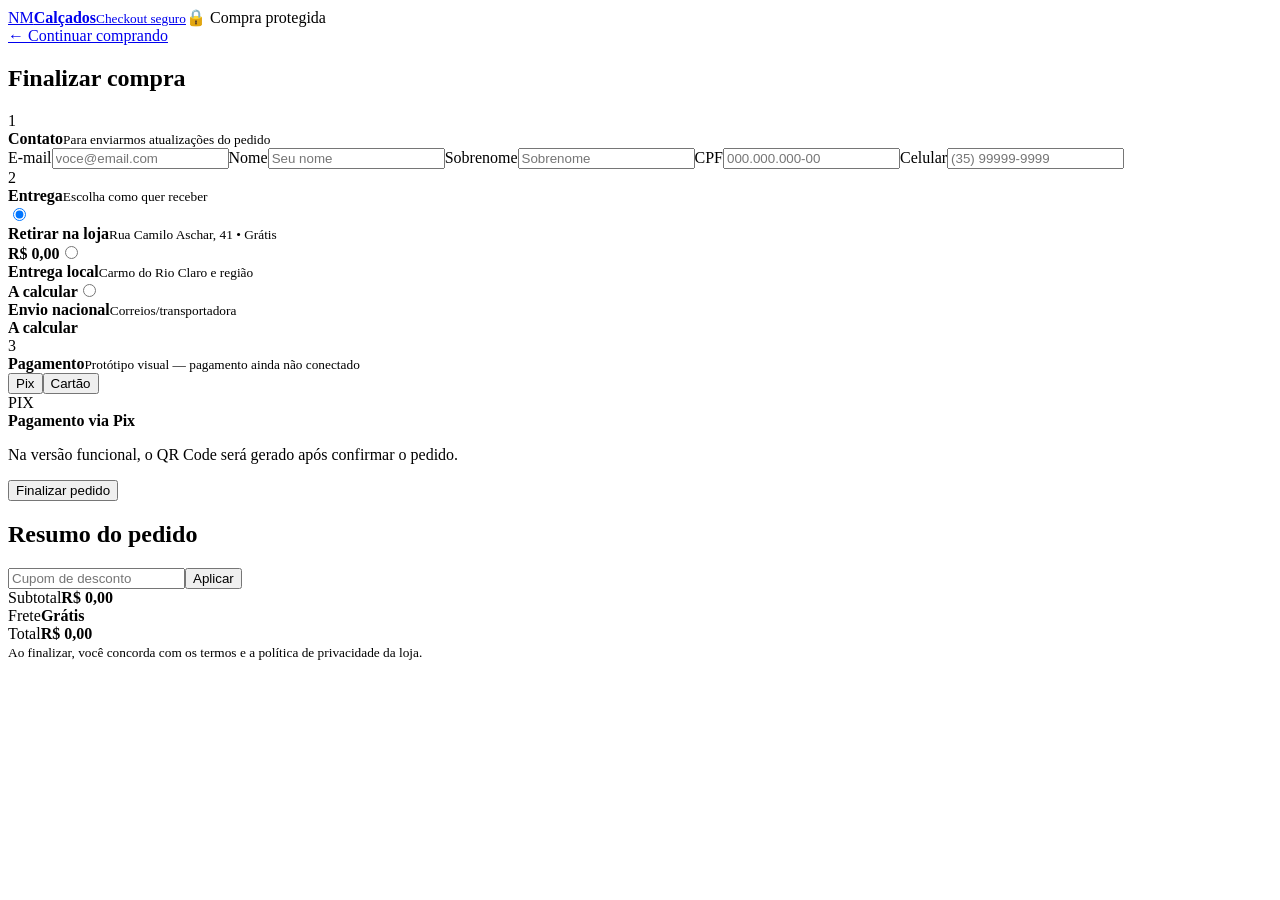
==== checkout.html @ f51e6b18 "Adiciona checkout visual" ====
<!doctype html>
<html lang="pt-BR">
<head>
  <meta charset="utf-8" /><meta name="viewport" content="width=device-width, initial-scale=1" />
  <title>Checkout — NM Calçados</title>
  <link rel="preconnect" href="https://fonts.googleapis.com"><link rel="preconnect" href="https://fonts.gstatic.com" crossorigin><link href="https://fonts.googleapis.com/css2?family=DM+Sans:wght@400;500;600;700&family=Playfair+Display:wght@600;700&display=swap" rel="stylesheet"><link rel="stylesheet" href="styles.css" />
</head>
<body class="checkout-body">
  <header class="checkout-header"><div class="container"><a class="brand" href="index.html"><span class="brand-mark">NM</span><span class="brand-copy"><strong>Calçados</strong><small>Checkout seguro</small></span></a><span>🔒 Compra protegida</span></div></header>
  <main class="checkout-page"><div class="container checkout-grid">
    <section class="checkout-form">
      <a class="back-link" href="loja.html">← Continuar comprando</a>
      <h1>Finalizar compra</h1>
      <div class="checkout-step"><div class="step-title"><span>1</span><div><strong>Contato</strong><small>Para enviarmos atualizações do pedido</small></div></div><div class="form-grid"><label class="full">E-mail<input type="email" placeholder="voce@email.com"></label><label>Nome<input placeholder="Seu nome"></label><label>Sobrenome<input placeholder="Sobrenome"></label><label>CPF<input placeholder="000.000.000-00"></label><label>Celular<input placeholder="(35) 99999-9999"></label></div></div>
      <div class="checkout-step"><div class="step-title"><span>2</span><div><strong>Entrega</strong><small>Escolha como quer receber</small></div></div><div class="delivery-options"><label class="delivery-card active"><input type="radio" name="delivery" checked><div><strong>Retirar na loja</strong><small>Rua Camilo Aschar, 41 • Grátis</small></div><b>R$ 0,00</b></label><label class="delivery-card"><input type="radio" name="delivery"><div><strong>Entrega local</strong><small>Carmo do Rio Claro e região</small></div><b>A calcular</b></label><label class="delivery-card"><input type="radio" name="delivery"><div><strong>Envio nacional</strong><small>Correios/transportadora</small></div><b>A calcular</b></label></div></div>
      <div class="checkout-step"><div class="step-title"><span>3</span><div><strong>Pagamento</strong><small>Protótipo visual — pagamento ainda não conectado</small></div></div><div class="payment-tabs"><button class="active">Pix</button><button>Cartão</button></div><div class="payment-mock"><div class="pix-icon">PIX</div><div><strong>Pagamento via Pix</strong><p>Na versão funcional, o QR Code será gerado após confirmar o pedido.</p></div></div></div>
      <button class="btn btn-dark full xl" id="fakeFinish">Finalizar pedido</button>
    </section>
    <aside class="order-summary"><h2>Resumo do pedido</h2><div id="checkoutItems" class="checkout-items"></div><div class="coupon"><input placeholder="Cupom de desconto"><button>Aplicar</button></div><div class="summary-lines"><div><span>Subtotal</span><strong id="checkoutSubtotal">R$ 0,00</strong></div><div><span>Frete</span><strong>Grátis</strong></div><div class="summary-total"><span>Total</span><strong id="checkoutTotal">R$ 0,00</strong></div></div><small>Ao finalizar, você concorda com os termos e a política de privacidade da loja.</small></aside>
  </div></main>
  <div class="toast" id="toast"></div>
  <script src="app.js"></script>
</body>
</html>
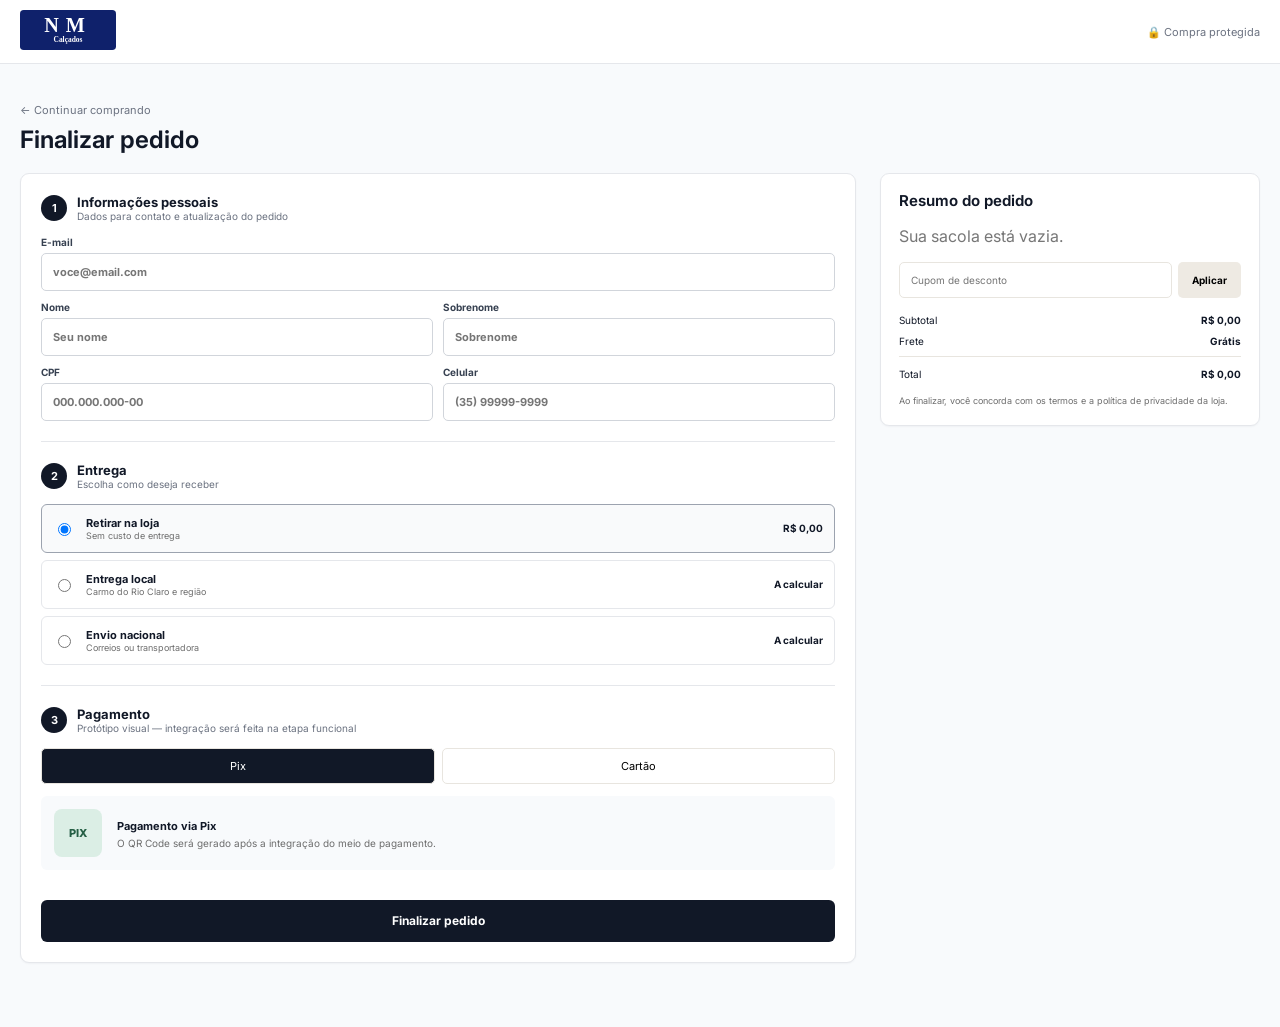
==== commit de75e8a7: "Aplica layout Figma ao checkout" ====
--- a/checkout.html
+++ b/checkout.html
@@ -1,24 +1,58 @@
 <!doctype html>
 <html lang="pt-BR">
 <head>
-  <meta charset="utf-8" /><meta name="viewport" content="width=device-width, initial-scale=1" />
+  <meta charset="utf-8" />
+  <meta name="viewport" content="width=device-width, initial-scale=1" />
   <title>Checkout — NM Calçados</title>
-  <link rel="preconnect" href="https://fonts.googleapis.com"><link rel="preconnect" href="https://fonts.gstatic.com" crossorigin><link href="https://fonts.googleapis.com/css2?family=DM+Sans:wght@400;500;600;700&family=Playfair+Display:wght@600;700&display=swap" rel="stylesheet"><link rel="stylesheet" href="styles.css" />
+  <link rel="preconnect" href="https://fonts.googleapis.com">
+  <link rel="preconnect" href="https://fonts.gstatic.com" crossorigin>
+  <link href="https://fonts.googleapis.com/css2?family=Inter:wght@400;500;600;700&display=swap" rel="stylesheet">
+  <link rel="stylesheet" href="styles.css" />
+  <link rel="stylesheet" href="figma-theme.css" />
 </head>
-<body class="checkout-body">
-  <header class="checkout-header"><div class="container"><a class="brand" href="index.html"><span class="brand-mark">NM</span><span class="brand-copy"><strong>Calçados</strong><small>Checkout seguro</small></span></a><span>🔒 Compra protegida</span></div></header>
-  <main class="checkout-page"><div class="container checkout-grid">
-    <section class="checkout-form">
-      <a class="back-link" href="loja.html">← Continuar comprando</a>
-      <h1>Finalizar compra</h1>
-      <div class="checkout-step"><div class="step-title"><span>1</span><div><strong>Contato</strong><small>Para enviarmos atualizações do pedido</small></div></div><div class="form-grid"><label class="full">E-mail<input type="email" placeholder="voce@email.com"></label><label>Nome<input placeholder="Seu nome"></label><label>Sobrenome<input placeholder="Sobrenome"></label><label>CPF<input placeholder="000.000.000-00"></label><label>Celular<input placeholder="(35) 99999-9999"></label></div></div>
-      <div class="checkout-step"><div class="step-title"><span>2</span><div><strong>Entrega</strong><small>Escolha como quer receber</small></div></div><div class="delivery-options"><label class="delivery-card active"><input type="radio" name="delivery" checked><div><strong>Retirar na loja</strong><small>Rua Camilo Aschar, 41 • Grátis</small></div><b>R$ 0,00</b></label><label class="delivery-card"><input type="radio" name="delivery"><div><strong>Entrega local</strong><small>Carmo do Rio Claro e região</small></div><b>A calcular</b></label><label class="delivery-card"><input type="radio" name="delivery"><div><strong>Envio nacional</strong><small>Correios/transportadora</small></div><b>A calcular</b></label></div></div>
-      <div class="checkout-step"><div class="step-title"><span>3</span><div><strong>Pagamento</strong><small>Protótipo visual — pagamento ainda não conectado</small></div></div><div class="payment-tabs"><button class="active">Pix</button><button>Cartão</button></div><div class="payment-mock"><div class="pix-icon">PIX</div><div><strong>Pagamento via Pix</strong><p>Na versão funcional, o QR Code será gerado após confirmar o pedido.</p></div></div></div>
-      <button class="btn btn-dark full xl" id="fakeFinish">Finalizar pedido</button>
-    </section>
-    <aside class="order-summary"><h2>Resumo do pedido</h2><div id="checkoutItems" class="checkout-items"></div><div class="coupon"><input placeholder="Cupom de desconto"><button>Aplicar</button></div><div class="summary-lines"><div><span>Subtotal</span><strong id="checkoutSubtotal">R$ 0,00</strong></div><div><span>Frete</span><strong>Grátis</strong></div><div class="summary-total"><span>Total</span><strong id="checkoutTotal">R$ 0,00</strong></div></div><small>Ao finalizar, você concorda com os termos e a política de privacidade da loja.</small></aside>
-  </div></main>
+<body class="figma-checkout">
+  <header class="figma-checkout-header"><div class="container"><a href="index.html"><img src="assets/nm-logo.svg" alt="NM Calçados"></a><span>🔒 Compra protegida</span></div></header>
+
+  <main class="figma-checkout-page">
+    <div class="container">
+      <div class="figma-checkout-title"><a href="loja.html">← Continuar comprando</a><h1>Finalizar pedido</h1></div>
+      <div class="figma-checkout-grid">
+        <section class="figma-checkout-panel checkout-form">
+          <div class="checkout-step">
+            <div class="step-title"><span>1</span><div><strong>Informações pessoais</strong><small>Dados para contato e atualização do pedido</small></div></div>
+            <div class="form-grid"><label class="full">E-mail<input type="email" placeholder="voce@email.com"></label><label>Nome<input placeholder="Seu nome"></label><label>Sobrenome<input placeholder="Sobrenome"></label><label>CPF<input placeholder="000.000.000-00"></label><label>Celular<input placeholder="(35) 99999-9999"></label></div>
+          </div>
+
+          <div class="checkout-step">
+            <div class="step-title"><span>2</span><div><strong>Entrega</strong><small>Escolha como deseja receber</small></div></div>
+            <div class="delivery-options">
+              <label class="delivery-card active"><input type="radio" name="delivery" checked><div><strong>Retirar na loja</strong><small>Sem custo de entrega</small></div><b>R$ 0,00</b></label>
+              <label class="delivery-card"><input type="radio" name="delivery"><div><strong>Entrega local</strong><small>Carmo do Rio Claro e região</small></div><b>A calcular</b></label>
+              <label class="delivery-card"><input type="radio" name="delivery"><div><strong>Envio nacional</strong><small>Correios ou transportadora</small></div><b>A calcular</b></label>
+            </div>
+          </div>
+
+          <div class="checkout-step">
+            <div class="step-title"><span>3</span><div><strong>Pagamento</strong><small>Protótipo visual — integração será feita na etapa funcional</small></div></div>
+            <div class="payment-tabs"><button class="active" type="button">Pix</button><button type="button">Cartão</button></div>
+            <div class="payment-mock"><div class="pix-icon">PIX</div><div><strong>Pagamento via Pix</strong><p>O QR Code será gerado após a integração do meio de pagamento.</p></div></div>
+          </div>
+
+          <button class="btn btn-dark full xl" id="fakeFinish">Finalizar pedido</button>
+        </section>
+
+        <aside class="figma-order-summary order-summary">
+          <h2>Resumo do pedido</h2>
+          <div id="checkoutItems" class="checkout-items"></div>
+          <div class="coupon"><input placeholder="Cupom de desconto"><button>Aplicar</button></div>
+          <div class="summary-lines"><div><span>Subtotal</span><strong id="checkoutSubtotal">R$ 0,00</strong></div><div><span>Frete</span><strong>Grátis</strong></div><div class="summary-total"><span>Total</span><strong id="checkoutTotal">R$ 0,00</strong></div></div>
+          <small>Ao finalizar, você concorda com os termos e a política de privacidade da loja.</small>
+        </aside>
+      </div>
+    </div>
+  </main>
+
   <div class="toast" id="toast"></div>
   <script src="app.js"></script>
 </body>
-</html>
+</html>
--- a/styles.css
+++ b/styles.css
@@ -0,0 +1,6 @@
+@import url('styles-2.css');
+:root{
+  --ink:#171717;--muted:#6d6d6d;--line:#e8e5df;--paper:#fff;--soft:#f7f5f0;--sand:#d6c2aa;--olive:#5e6750;--terracotta:#b66a4f;--dark:#111;--success:#2f6a4f;
+  --radius:22px;--shadow:0 18px 60px rgba(17,17,17,.09);--container:min(1180px,calc(100% - 36px));
+}
+*{box-sizing:border-box}html{scroll-behavior:smooth}body{margin:0;font-family:"DM Sans",sans-serif;color:var(--ink);background:var(--paper)}a{text-decoration:none;color:inherit}button,input,select{font:inherit}.container{width:var(--container);margin:auto}.topbar{background:#111;color:#fff;text-align:center;padding:9px 16px;font-size:12px;letter-spacing:.02em}.site-header{position:sticky;top:0;z-index:40;background:rgba(255,255,255,.96);backdrop-filter:blur(18px);border-bottom:1px solid var(--line)}.header-row{height:76px;display:flex;align-items:center;gap:28px}.brand{display:flex;align-items:center;gap:10px;min-width:max-content}.brand-mark{display:grid;place-items:center;width:43px;height:43px;background:#111;color:#fff;border-radius:13px;font-family:"Playfair Display",serif;font-size:20px}.brand-copy{display:flex;flex-direction:column;line-height:1.05}.brand-copy strong{font-size:16px}.brand-copy small{font-size:10px;text-transform:uppercase;letter-spacing:.15em;color:var(--muted);margin-top:4px}.desktop-nav{display:flex;gap:24px;align-items:center;margin:auto;font-size:14px;font-weight:600}.desktop-nav a{position:relative}.desktop-nav a:after{content:"";position:absolute;left:0;right:100%;bottom:-7px;height:2px;background:#111;transition:.25s}.desktop-nav a:hover:after{right:0}.sale-link{color:#a13f2b!important}.header-actions{display:flex;align-items:center;gap:7px}.icon-btn,.cart-btn,.circle-btn{border:0;background:transparent;cursor:pointer}.icon-btn{width:40px;height:40px;border-radius:50%;font-size:19px}.icon-btn:hover{background:var(--soft)}.cart-btn{height:40px;padding:0 12px;border-radius:30px;background:#111;color:#fff;display:flex;align-items:center;gap:7px}.cart-btn span{display:grid;place-items:center;background:#fff;color:#111;width:20px;height:20px;border-radius:50%;font-size:11px;font-weight:700}.search-panel{max-height:0;overflow:hidden;transition:.3s;background:#fff}.search-panel.open{max-height:100px;border-top:1px solid var(--line)}.search-inner{padding:14px 0;display:flex;gap:10px}.search-inner input{flex:1;border:1px solid var(--line);border-radius:14px;padding:14px 16px;outline:0}.mobile-menu{display:none;background:#fff;padding:14px 24px;border-bottom:1px solid var(--line);position:sticky;top:76px;z-index:35}.mobile-menu.open{display:grid;gap:12px}.mobile-only{display:none}.hero{min-height:650px;position:relative;display:flex;align-items:center;background:url('https://images.unsplash.com/photo-1542291026-7eec264c27ff?auto=format&fit=crop&w=1800&q=88') center 58%/cover no-repeat}.hero-overlay{position:absolute;inset:0;background:linear-gradient(90deg,rgba(0,0,0,.76),rgba(0,0,0,.26) 52%,rgba(0,0,0,.06))}.hero-content{position:relative;color:#fff}.eyebrow{margin:0 0 12px;text-transform:uppercase;font-size:12px;font-weight:700;letter-spacing:.16em;color:#796b5a}.eyebrow.light{color:#efe4d4}.hero h1,.catalog-hero h1,.product-info h1{font-family:"Playfair Display",serif}.hero h1{font-size:clamp(48px,7vw,82px);line-height:.97;margin:0;max-width:760px}.hero p:not(.eyebrow){font-size:18px;line-height:1.6;max-width:620px;color:rgba(255,255,255,.86)}.hero-actions{display:flex;gap:12px;margin-top:28px}.btn{display:inline-flex;align-items:center;justify-content:center;border:1px solid transparent;border-radius:999px;padding:13px 22px;font-weight:700;cursor:pointer;transition:.2s}.btn:hover{transform:translateY(-1px)}.btn-dark{background:#111;color:#fff}.btn-light{background:#fff;color:#111}.btn-outline{border-color:#d7d3cd;background:#fff;color:#111}.btn-ghost-light{border-color:rgba(255,255,255,.45);color:#fff}.btn-whatsapp{background:#e9f5ee;color:#215c41;border-color:#cee8d8}.btn.full{width:100%}.btn.xl{padding:16px 24px;font-size:16px}.benefits{border-bottom:1px solid var(--line)}.benefits-grid{display:grid;grid-template-columns:repeat(4,1fr)}.benefits-grid div{padding:22px 18px;border-right:1px solid var(--line)}.benefits-grid div:last-child{border-right:0}.benefits-grid strong,.benefits-grid span{display:block}.benefits-grid strong{font-size:14px}.benefits-grid span{font-size:12px;color:var(--muted);margin-top:4px}.section{padding:88px 0}.section-soft{background:var(--soft)}.section-head{display:flex;justify-content:space-between;align-items:end;gap:20px;margin-bottom:30px}.section h2,.store-section h2,.newsletter h2{font-family:"Playfair Display",serif;font-size:clamp(32px,4vw,50px);line-height:1.05;margin:0}.text-link{font-size:14px;font-weight:700;border-bottom:1px solid #222;padding-bottom:3px}.category-grid{display:grid;grid-template-columns:repeat(4,1fr);gap:16px}.category-card{height:420px;border-radius:var(--radius);padding:24px;display:flex;flex-direction:column;justify-content:flex-end;color:#fff;background-size:cover;background-position:center;overflow:hidden;position:relative}.category-card:before{content:"";position:absolute;inset:0;background:linear-gradient(transparent 40%,rgba(0,0,0,.7))}.category-card span,.category-card small{position:relative}.category-card span{font-family:"Playfair Display",serif;font-size:34px}.category-card small{margin-top:5px;color:rgba(255,255,255,.85)}.cat-fem{background-image:url('https://images.unsplash.com/photo-1543163521-1bf539c55dd2?auto=format&fit=crop&w=900&q=85')}.cat-men{background-image:url('https://images.unsplash.com/photo-1549298916-b41d501d3772?auto=format&fit=crop&w=900&q=85')}.cat-kids{background-image:url('https://images.unsplash.com/photo-1595341888016-a392ef81b7de?auto=format&fit=crop&w=900&q=85')}.cat-beauty{background-image:url('https://images.unsplash.com/photo-1522335789203-aabd1fc54bc9?auto=format&fit=crop&w=900&q=85')}.carousel-actions{display:flex;gap:8px}.circle-btn{width:42px;height:42px;border:1px solid var(--line);border-radius:50%;background:#fff}.product-strip{display:grid;grid-auto-flow:column;grid-auto-columns:minmax(230px,1fr);overflow:auto;gap:16px;scrollbar-width:none}.product-strip::-webkit-scrollbar{display:none}.product-grid{display:grid;grid-template-columns:repeat(4,1fr);gap:20px}.product-card{position:relative}.product-image{aspect-ratio:4/5;border-radius:18px;overflow:hidden;background:#eee;position:relative}.product-image img{width:100%;height:100%;object-fit:cover;transition:.45s}.product-card:hover img{transform:scale(1.035)}.badge{position:absolute;left:12px;top:12px;background:#111;color:#fff;padding:7px 9px;border-radius:99px;font-size:10px;font-weight:700;text-transform:uppercase;letter-spacing:.08em}.badge.sale{background:#a44b35}.wish{position:absolute;right:12px;top:12px;width:36px;height:36px;border:0;border-radius:50%;background:rgba(255,255,255,.9);cursor:pointer}.product-meta{padding:13px 3px}.product-meta small{color:var(--muted);text-transform:uppercase;font-size:10px;letter-spacing:.1em}.product-meta h3{font-size:15px;margin:7px 0 5px}.product-price{display:flex;align-items:baseline;gap:8px}.product-price strong{font-size:16px}.product-price del{font-size:12px;color:#999}.installment{display:block;margin-top:3px;font-size:11px;color:var(--muted)}.quick-add{width:100%;margin-top:8px;border:1px solid var(--line);background:#fff;border-radius:12px;padding:10px;font-weight:700;cursor:pointer}.quick-add:hover{background:#111;color:#fff}.split-grid{display:grid;grid-template-columns:1.35fr .65fr;gap:18px}.editorial{min-height:520px;border-radius:var(--radius);position:relative;overflow:hidden;background-size:cover;background-position:center}.editorial:after{content:"";position:absolute;inset:0;background:linear-gradient(0deg,rgba(0,0,0,.62),rgba(0,0,0,.04))}.editorial-main{background-image:url('https://images.unsplash.com/photo-1515955656352-a1fa3ffcd111?auto=format&fit=crop&w=1300&q=88')}.editorial-sale{background:#d7c6ad}.editorial-content{position:absolute;z-index:2;bottom:34px;left:34px;color:#fff}.editorial-content h2{font-size:44px;max-width:520px;margin-bottom:24px}.editorial-content.dark-copy{color:#111}.editorial-sale:after{display:none}.store-section{padding:88px 0;background:#161616;color:#fff}.store-grid{display:grid;grid-template-columns:1.3fr .7fr;gap:60px;align-items:center}.store-copy p{color:#c8c8c8;max-width:700px;line-height:1.7}.store-pills{display:flex;flex-wrap:wrap;gap:8px;margin:25px 0}.store-pills span{border:1px solid #444;border-radius:99px;padding:9px 12px;font-size:12px}.store-card{background:#fff;color:#111;border-radius:22px;padding:30px;box-shadow:var(--shadow)}.store-card p{font-weight:700;margin-bottom:3px}.store-card span,.store-card small{color:var(--muted)}.store-card hr{border:0;border-top:1px solid var(--line);margin:22px 0}.newsletter-card{background:#eee7dc;border-radius:28px;padding:46px;display:grid;grid-template-columns:1fr .8fr;gap:50px;align-items:center}.newsletter-card p{color:#655d53}.newsletter form{display:flex;gap:8px}.newsletter input{flex:1;border:0;background:#fff;padding:14px 18px;border-radius:999px;outline:0}.footer{background:#f6f4ef;padding:60px 0 20px}.footer-grid{display:grid;grid-template-columns:1.3fr repeat(3,1fr);gap:40px}.footer-grid>div{display:flex;flex-direction:column;gap:10px}.footer-grid>div>a{font-size:13px;color:#555}.footer-grid p{font-size:13px;color:#666;max-width:260px}.footer-brand{margin-bottom:12px}.footer-bottom{border-top:1px solid #ddd8cf;margin-top:40px;padding-top:18px;display:flex;justify-content:space-between;font-size:12px;color:#777}.drawer-backdrop{position:fixed;inset:0;background:rgba(0,0,0,.36);opacity:0;pointer-events:none;transition:.25s;z-index:70}.drawer-backdrop.open{opacity:1;pointer-events:auto}.cart-drawer{position:fixed;right:0;top:0;bottom:0;width:min(440px,94vw);background:#fff;z-index:80;transform:translateX(100%);transition:.3s;display:flex;flex-direction:column;box-shadow:-20px 0 60px rgba(0,0,0,.15)}.cart-drawer.open{transform:none}.drawer-head{padding:22px;border-bottom:1px solid var(--line);display:flex;align-items:center;justify-content:space-between}.drawer-head h3{margin:2px 0 0;font-size:26px;font-family:"Playfair Display",serif}
--- a/figma-theme.css
+++ b/figma-theme.css
@@ -0,0 +1,226 @@
+/* NM CALÇADOS — Tema inspirado no Figma Make de referência
+   Carregado depois de styles.css para garantir prioridade visual. */
+
+:root{
+  --nm-blue:#0f216b;
+  --nm-blue-2:#172d7f;
+  --ui-bg:#f8fafc;
+  --ui-card:#ffffff;
+  --ui-text:#111827;
+  --ui-muted:#6b7280;
+  --ui-line:#e5e7eb;
+  --ui-line-strong:#d1d5db;
+  --ui-soft:#f3f4f6;
+  --ui-dark:#111827;
+  --ui-danger:#ef4444;
+  --ui-radius:9px;
+  --ui-shadow:0 1px 2px rgba(15,23,42,.04);
+  --ui-shadow-hover:0 8px 24px rgba(15,23,42,.08);
+}
+
+html{background:#fff}
+body.figma-shop,
+body.figma-checkout{
+  margin:0!important;
+  font-family:Inter,system-ui,-apple-system,BlinkMacSystemFont,"Segoe UI",sans-serif!important;
+  color:var(--ui-text)!important;
+  background:#fff!important;
+  -webkit-font-smoothing:antialiased;
+}
+body.figma-checkout{background:#f8fafc!important}
+body.figma-shop .container,
+body.figma-checkout .container{width:min(1280px,calc(100% - 40px))!important;margin-inline:auto!important}
+
+/* Header */
+.figma-header{
+  height:68px!important;
+  background:#fff!important;
+  border-bottom:1px solid var(--ui-line)!important;
+  position:sticky!important;
+  top:0!important;
+  z-index:50!important;
+  box-shadow:var(--ui-shadow)!important;
+}
+.figma-header-row{
+  height:100%!important;
+  display:grid!important;
+  grid-template-columns:210px minmax(280px,560px) 210px!important;
+  align-items:center!important;
+  justify-content:space-between!important;
+  gap:32px!important;
+}
+.figma-logo{display:flex!important;align-items:center!important;width:max-content!important}
+.figma-logo img{width:118px!important;height:42px!important;display:block!important;object-fit:contain!important;object-position:left center!important}
+.figma-search{position:relative!important;width:100%!important}
+.figma-search input{
+  width:100%!important;height:38px!important;border:1px solid var(--ui-line)!important;border-radius:6px!important;
+  background:#f8fafc!important;padding:0 14px 0 38px!important;outline:none!important;color:var(--ui-text)!important;
+  font:500 13px/1 Inter,system-ui,sans-serif!important;box-shadow:none!important;
+}
+.figma-search input::placeholder{color:#9ca3af!important}
+.figma-search input:focus{background:#fff!important;border-color:#9ca3af!important;box-shadow:0 0 0 3px rgba(15,33,107,.08)!important}
+.figma-search-icon{position:absolute!important;left:13px!important;top:50%!important;transform:translateY(-50%)!important;color:#6b7280!important;font-size:16px!important;z-index:2!important}
+.figma-header-actions{display:flex!important;align-items:center!important;justify-content:flex-end!important;gap:8px!important}
+.figma-icon-btn,.figma-menu-btn{
+  height:38px!important;min-width:38px!important;padding:0 9px!important;border:0!important;background:#fff!important;border-radius:6px!important;
+  display:grid!important;place-items:center!important;cursor:pointer!important;color:var(--ui-text)!important;font-size:18px!important;
+}
+.figma-icon-btn:hover,.figma-menu-btn:hover{background:var(--ui-soft)!important}
+.figma-cart-trigger{position:relative!important}
+.figma-cart-trigger #cartCount,.figma-cart-trigger>span{
+  position:absolute!important;right:-3px!important;top:-4px!important;display:grid!important;place-items:center!important;
+  min-width:18px!important;height:18px!important;padding:0 4px!important;border-radius:99px!important;background:var(--ui-danger)!important;
+  color:#fff!important;font-size:10px!important;font-weight:700!important;border:2px solid #fff!important;
+}
+.figma-mobile-menu{top:68px!important;border-bottom:1px solid var(--ui-line)!important;box-shadow:0 10px 20px rgba(15,23,42,.06)!important}
+.figma-mobile-menu.open{display:grid!important;grid-template-columns:repeat(3,1fr)!important;gap:8px!important;padding:12px 20px!important}
+.figma-mobile-menu a{padding:10px!important;border:1px solid var(--ui-line)!important;border-radius:6px!important;text-align:center!important;font-size:12px!important;font-weight:600!important;background:#fff!important}
+
+/* Catalog layout */
+.figma-main{
+  display:grid!important;
+  grid-template-columns:250px minmax(0,1fr)!important;
+  gap:28px!important;
+  padding-top:34px!important;
+  padding-bottom:60px!important;
+  align-items:start!important;
+}
+.figma-filter-card{
+  display:block!important;position:sticky!important;top:92px!important;align-self:start!important;
+  border:1px solid var(--ui-line)!important;border-radius:var(--ui-radius)!important;background:#fff!important;
+  padding:0 18px 18px!important;box-shadow:var(--ui-shadow)!important;
+}
+.figma-filter-head{padding:18px 0 14px!important;border-bottom:1px solid #f0f1f3!important;margin-bottom:18px!important}
+.figma-filter-head h2{font:650 15px/1.2 Inter,system-ui,sans-serif!important;margin:0!important;color:var(--ui-text)!important}
+.figma-filter-group{display:grid!important;gap:9px!important;margin-bottom:20px!important;padding:0!important;border:0!important}
+.figma-filter-group>label,.figma-filter-group>strong{font-size:12px!important;font-weight:600!important;color:#374151!important}
+.figma-filter-group select{height:38px!important;border:1px solid var(--ui-line-strong)!important;border-radius:6px!important;padding:0 11px!important;background:#fff!important;font-size:12px!important;color:var(--ui-text)!important;outline:none!important}
+.figma-filter-group input[type=range]{accent-color:var(--ui-dark)!important;width:100%!important}
+.figma-filter-checkboxes{display:grid!important;gap:9px!important}
+.figma-filter-checkboxes label{font-size:12px!important;color:#4b5563!important;display:flex!important;align-items:center!important;gap:8px!important}
+.figma-filter-checkboxes input,.figma-stock-check input{accent-color:var(--nm-blue)!important}
+.figma-price-copy{display:flex!important;justify-content:space-between!important;color:var(--ui-muted)!important;font-size:10px!important}
+.figma-size-filter{display:flex!important;flex-wrap:wrap!important;gap:6px!important}
+.figma-size-filter button{
+  width:34px!important;height:32px!important;padding:0!important;border-radius:5px!important;font-size:11px!important;
+  border:1px solid var(--ui-line-strong)!important;background:#fff!important;color:#374151!important;cursor:pointer!important;
+}
+.figma-size-filter button.active{background:var(--ui-dark)!important;color:#fff!important;border-color:var(--ui-dark)!important}
+.figma-stock-check{display:flex!important;gap:8px!important;align-items:center!important;font-size:12px!important;color:#374151!important;margin:4px 0 18px!important}
+.figma-outline-btn{width:100%!important;height:38px!important;border:1px solid var(--ui-line-strong)!important;background:#fff!important;border-radius:6px!important;color:var(--ui-text)!important;font-size:12px!important;font-weight:600!important;cursor:pointer!important}
+.figma-outline-btn:hover{background:#f9fafb!important}
+.figma-products-area{min-width:0!important}
+.figma-products-top{display:flex!important;align-items:flex-end!important;justify-content:space-between!important;gap:20px!important;margin-bottom:18px!important}
+.figma-kicker{font-size:10px!important;letter-spacing:.16em!important;color:var(--nm-blue)!important;font-weight:700!important;margin:0 0 5px!important;text-transform:uppercase!important}
+.figma-products-top h1,.figma-products-top #catalogTitle{font:650 22px/1.2 Inter,system-ui,sans-serif!important;margin:0!important;color:var(--ui-text)!important}
+.figma-products-top p:not(.figma-kicker){margin:5px 0 0!important;color:var(--ui-muted)!important;font-size:12px!important}
+.figma-products-tools{display:flex!important;align-items:center!important;gap:12px!important;color:var(--ui-muted)!important;font-size:11px!important}
+.figma-products-tools select{height:34px!important;border:1px solid var(--ui-line-strong)!important;border-radius:6px!important;background:#fff!important;padding:0 28px 0 10px!important;font-size:11px!important;color:#374151!important;outline:none!important}
+.figma-category-tabs{display:flex!important;gap:6px!important;flex-wrap:wrap!important;margin:0 0 18px!important}
+.figma-category-tabs a{padding:7px 11px!important;border:1px solid var(--ui-line)!important;border-radius:6px!important;background:#fff!important;font-size:11px!important;color:#4b5563!important;font-weight:500!important}
+.figma-category-tabs a.active,.figma-category-tabs a:hover{background:var(--ui-dark)!important;border-color:var(--ui-dark)!important;color:#fff!important}
+.filter-toggle{display:none!important;height:34px!important;border:1px solid var(--ui-line-strong)!important;background:#fff!important;border-radius:6px!important;padding:0 11px!important;font-size:11px!important;color:#374151!important}
+
+/* Product cards — exact app-like character from Figma */
+body.figma-shop .figma-product-grid,
+body.figma-shop .catalog-grid,
+body.figma-shop #relatedProducts{
+  display:grid!important;grid-template-columns:repeat(4,minmax(0,1fr))!important;gap:16px!important;
+}
+body.figma-shop .product-card{
+  border:1px solid var(--ui-line)!important;border-radius:9px!important;background:#fff!important;overflow:hidden!important;
+  transition:box-shadow .18s ease,transform .18s ease!important;position:relative!important;
+}
+body.figma-shop .product-card:hover{box-shadow:var(--ui-shadow-hover)!important;transform:translateY(-1px)!important}
+body.figma-shop .product-image{aspect-ratio:1/1!important;border-radius:0!important;background:var(--ui-soft)!important;display:block!important;overflow:hidden!important;position:relative!important}
+body.figma-shop .product-image img{width:100%!important;height:100%!important;object-fit:cover!important;transition:transform .2s ease!important}
+body.figma-shop .product-card:hover .product-image img{transform:scale(1.04)!important}
+body.figma-shop .badge{left:auto!important;right:9px!important;top:9px!important;padding:4px 7px!important;border-radius:999px!important;background:#f3f4f6!important;color:#374151!important;font-size:9px!important;letter-spacing:0!important;text-transform:capitalize!important;font-weight:600!important}
+body.figma-shop .badge.sale{background:#fee2e2!important;color:#991b1b!important}
+body.figma-shop .wish{display:none!important}
+body.figma-shop .product-meta{padding:12px 12px 13px!important}
+body.figma-shop .product-meta>small{font-size:10px!important;text-transform:none!important;letter-spacing:0!important;color:var(--ui-muted)!important}
+body.figma-shop .product-meta h3{font:600 12px/1.35 Inter,system-ui,sans-serif!important;margin:4px 0 7px!important;color:var(--ui-text)!important;white-space:nowrap!important;overflow:hidden!important;text-overflow:ellipsis!important}
+body.figma-shop .product-price{display:flex!important;align-items:baseline!important;justify-content:flex-start!important;gap:7px!important}
+body.figma-shop .product-price strong{font-size:13px!important;color:var(--ui-text)!important}
+body.figma-shop .product-price del{font-size:10px!important;color:#9ca3af!important}
+body.figma-shop .installment{font-size:9px!important;color:#9ca3af!important;margin-top:2px!important}
+body.figma-shop .quick-add{width:100%!important;height:32px!important;margin-top:10px!important;border:0!important;background:var(--ui-dark)!important;color:#fff!important;border-radius:5px!important;padding:0 10px!important;font-size:10px!important;font-weight:600!important;cursor:pointer!important}
+body.figma-shop .quick-add:hover{background:#000!important}
+
+/* Product detail */
+.figma-product-page{background:#f8fafc!important;min-height:100vh!important}
+.figma-breadcrumb{display:flex!important;gap:7px!important;align-items:center!important;padding:22px 0 14px!important;color:var(--ui-muted)!important;font-size:11px!important}
+.figma-detail-card{
+  display:grid!important;grid-template-columns:minmax(0,1fr) minmax(360px,.9fr)!important;gap:32px!important;
+  background:#fff!important;border:1px solid var(--ui-line)!important;border-radius:10px!important;padding:24px!important;
+  box-shadow:var(--ui-shadow)!important;margin-bottom:28px!important;
+}
+.figma-detail-card .gallery-main{aspect-ratio:1/1!important;border-radius:8px!important;background:#f3f4f6!important;overflow:hidden!important}
+.figma-detail-card .gallery-main img{width:100%!important;height:100%!important;object-fit:cover!important}
+.figma-detail-card .gallery-thumbs{grid-template-columns:repeat(4,72px)!important;gap:8px!important;margin-top:10px!important}
+.figma-detail-card .gallery-thumbs button{aspect-ratio:1!important;border:1px solid var(--ui-line)!important;border-radius:6px!important;background:#fff!important}
+.figma-detail-card .gallery-thumbs button.active{border:2px solid var(--ui-dark)!important}
+.figma-detail-card .product-brand{font-size:10px!important;letter-spacing:.08em!important;color:var(--ui-muted)!important;margin:2px 0 6px!important}
+.figma-detail-card .product-info h1{font:650 26px/1.2 Inter,system-ui,sans-serif!important;margin:0 0 8px!important;color:var(--ui-text)!important}
+.figma-detail-card .rating{font-size:11px!important;color:#f59e0b!important}.figma-detail-card .rating span{color:var(--ui-muted)!important}
+.figma-detail-card .price-block{padding:18px 0!important;border-bottom:1px solid var(--ui-line)!important;display:grid!important;gap:3px!important}
+.figma-detail-card .price-block strong{font-size:22px!important}.figma-detail-card .old-price{font-size:11px!important;color:#9ca3af!important}.figma-detail-card .price-block small{font-size:10px!important;color:var(--ui-muted)!important}
+.figma-detail-card .option-title{margin:18px 0 10px!important;font-size:12px!important}.figma-detail-card .option-title strong{font-weight:600!important}
+.figma-detail-card .swatches{gap:8px!important}.figma-detail-card .swatch{width:30px!important;height:30px!important}
+.figma-detail-card .size-grid{gap:6px!important;margin-bottom:16px!important}.figma-detail-card .size-grid button{width:42px!important;height:38px!important;border-radius:5px!important;border:1px solid var(--ui-line-strong)!important;font-size:11px!important}.figma-detail-card .size-grid button.active{background:var(--ui-dark)!important;color:#fff!important;border-color:var(--ui-dark)!important}
+.figma-detail-card .btn{border-radius:6px!important;min-height:40px!important;font-size:12px!important;font-weight:600!important;box-shadow:none!important;transform:none!important}
+.figma-detail-card .btn-dark{background:var(--ui-dark)!important}.figma-detail-card .btn-whatsapp{background:#fff!important;color:#166534!important;border:1px solid #bbf7d0!important;margin-top:8px!important}
+.figma-detail-card .shipping-box{margin-top:16px!important;background:#f8fafc!important;border:1px solid var(--ui-line)!important;padding:14px!important;border-radius:7px!important;font-size:11px!important}.figma-detail-card .shipping-box>div{margin:9px 0!important}.figma-detail-card .shipping-box input{height:38px!important;border-radius:5px!important;font-size:11px!important}.figma-detail-card .shipping-box .btn{height:38px!important;min-height:38px!important;padding:0 12px!important}
+.figma-detail-card .accordion{margin-top:16px!important}.figma-detail-card .accordion details{padding:12px 0!important}.figma-detail-card .accordion summary{font-size:11px!important}.figma-detail-card .accordion p{font-size:11px!important;line-height:1.6!important}
+.figma-related{padding:24px 0 60px!important}.figma-related-head{display:flex!important;justify-content:space-between!important;align-items:end!important;margin-bottom:14px!important}.figma-related-head h2{font:650 18px/1.2 Inter,system-ui,sans-serif!important;margin:0!important}.figma-related-head p{font-size:10px!important;color:var(--nm-blue)!important;letter-spacing:.12em!important;font-weight:700!important;margin:0 0 4px!important;text-transform:uppercase!important}
+
+/* Checkout */
+.figma-checkout-header{height:64px!important;background:#fff!important;border-bottom:1px solid var(--ui-line)!important}
+.figma-checkout-header .container{height:100%!important;display:flex!important;align-items:center!important;justify-content:space-between!important}
+.figma-checkout-header img{width:112px!important;height:40px!important;object-fit:contain!important;object-position:left!important}.figma-checkout-header span{font-size:11px!important;color:var(--ui-muted)!important}
+.figma-checkout-page{padding:34px 0 64px!important}
+.figma-checkout-title{margin-bottom:18px!important}.figma-checkout-title a{font-size:11px!important;color:var(--ui-muted)!important}.figma-checkout-title h1{font:650 24px/1.2 Inter,system-ui,sans-serif!important;margin:8px 0 0!important}
+.figma-checkout-grid{display:grid!important;grid-template-columns:minmax(0,1fr) 380px!important;gap:24px!important;align-items:start!important}
+.figma-checkout-panel,.figma-order-summary{background:#fff!important;border:1px solid var(--ui-line)!important;border-radius:9px!important;box-shadow:var(--ui-shadow)!important}
+.figma-checkout-panel{padding:20px!important}.figma-checkout-panel .checkout-step{background:transparent!important;border:0!important;border-radius:0!important;padding:0 0 20px!important;margin:0 0 20px!important;border-bottom:1px solid var(--ui-line)!important}.figma-checkout-panel .checkout-step:last-of-type{border-bottom:0!important;margin-bottom:10px!important}
+.figma-checkout-panel .step-title{gap:10px!important;margin-bottom:14px!important}.figma-checkout-panel .step-title>span{width:26px!important;height:26px!important;font-size:11px!important;background:var(--ui-dark)!important}.figma-checkout-panel .step-title strong{font-size:13px!important}.figma-checkout-panel .step-title small{font-size:10px!important;color:var(--ui-muted)!important}
+.figma-checkout-panel .form-grid{gap:10px!important}.figma-checkout-panel .form-grid label{font-size:10px!important;color:#374151!important}.figma-checkout-panel .form-grid input{height:38px!important;border:1px solid var(--ui-line-strong)!important;border-radius:5px!important;padding:0 11px!important;margin-top:5px!important;font-size:11px!important;box-shadow:none!important}.figma-checkout-panel .form-grid input:focus{outline:none!important;border-color:#9ca3af!important;box-shadow:0 0 0 3px rgba(15,33,107,.06)!important}
+.figma-checkout-panel .delivery-options{gap:7px!important}.figma-checkout-panel .delivery-card{grid-template-columns:auto 1fr auto!important;border:1px solid var(--ui-line)!important;border-radius:6px!important;padding:11px!important;font-size:11px!important}.figma-checkout-panel .delivery-card.active{border-color:#9ca3af!important;background:#f9fafb!important}.figma-checkout-panel .delivery-card small{font-size:9px!important}.figma-checkout-panel .delivery-card b{font-size:10px!important}
+.figma-checkout-panel .payment-tabs{gap:7px!important}.figma-checkout-panel .payment-tabs button{height:36px!important;padding:0 10px!important;border-radius:5px!important;font-size:11px!important}.figma-checkout-panel .payment-tabs button.active{background:var(--ui-dark)!important}.figma-checkout-panel .payment-mock{padding:13px!important;border-radius:6px!important;background:#f8fafc!important}.figma-checkout-panel .pix-icon{width:48px!important;height:48px!important;border-radius:8px!important;font-size:11px!important}.figma-checkout-panel .payment-mock strong{font-size:11px!important}.figma-checkout-panel .payment-mock p{font-size:10px!important;margin:3px 0!important}
+.figma-checkout-panel>.btn{height:42px!important;border-radius:6px!important;background:var(--ui-dark)!important;font-size:12px!important}
+.figma-order-summary{position:sticky!important;top:86px!important;padding:18px!important}.figma-order-summary h2{font:650 15px/1.2 Inter,system-ui,sans-serif!important;margin:0 0 12px!important}.figma-order-summary .checkout-item{grid-template-columns:52px 1fr auto!important;gap:9px!important;padding:10px 0!important}.figma-order-summary .checkout-item img{width:52px!important;height:52px!important;border-radius:6px!important}.figma-order-summary .checkout-item strong{font-size:10px!important}.figma-order-summary .checkout-item small{font-size:9px!important}.figma-order-summary .coupon{margin:16px 0!important;gap:6px!important}.figma-order-summary .coupon input{height:36px!important;border-radius:5px!important;font-size:10px!important}.figma-order-summary .coupon button{border-radius:5px!important;font-size:10px!important}.figma-order-summary .summary-lines{gap:9px!important}.figma-order-summary .summary-lines>div{font-size:10px!important}.figma-order-summary .summary-total{font-size:13px!important;padding-top:11px!important}.figma-order-summary>small{font-size:9px!important;margin-top:14px!important}
+
+/* Cart drawer aligned to reference */
+body.figma-shop .cart-drawer{width:min(400px,94vw)!important;box-shadow:-12px 0 34px rgba(15,23,42,.12)!important}
+body.figma-shop .drawer-head{padding:18px!important}.drawer-head h3{font:650 17px/1.2 Inter,system-ui,sans-serif!important}.drawer-head small{font-size:10px!important}
+body.figma-shop .cart-row{grid-template-columns:64px 1fr auto!important;gap:10px!important;padding:12px 0!important}.cart-row img{width:64px!important;height:64px!important;border-radius:6px!important}.cart-row h4{font-size:10px!important}.cart-row small{font-size:9px!important}.cart-row strong{display:block!important;font-size:10px!important;margin-top:4px!important}.cart-row button{font-size:9px!important}
+body.figma-shop .drawer-footer{padding:16px 18px!important}.drawer-footer .btn{height:40px!important;border-radius:6px!important;background:var(--ui-dark)!important;font-size:11px!important}
+
+.figma-footer{border-top:1px solid var(--ui-line)!important;background:#fff!important;padding:18px 0!important}.figma-footer-row{display:flex!important;align-items:center!important;justify-content:space-between!important;gap:20px!important;color:var(--ui-muted)!important;font-size:10px!important}.figma-footer-row a{color:var(--nm-blue)!important;font-weight:600!important}
+
+/* Responsive */
+@media (max-width:1100px){
+  .figma-header-row{grid-template-columns:160px minmax(260px,1fr) 160px!important;gap:18px!important}
+  body.figma-shop .figma-product-grid,body.figma-shop .catalog-grid,body.figma-shop #relatedProducts{grid-template-columns:repeat(3,minmax(0,1fr))!important}
+}
+@media (max-width:900px){
+  body.figma-shop .container,body.figma-checkout .container{width:min(100% - 28px,1280px)!important}
+  .figma-header-row{display:flex!important;gap:12px!important}.figma-logo{flex:0 0 auto!important}.figma-logo img{width:100px!important}.figma-search{flex:1!important}.figma-header-actions{flex:0 0 auto!important}
+  .figma-main{grid-template-columns:1fr!important;padding-top:22px!important}.figma-filter-card{display:none!important;position:static!important}.figma-filter-card.open{display:block!important}.filter-toggle{display:inline-flex!important;align-items:center!important}
+  .figma-products-top{align-items:flex-start!important}.figma-products-tools{flex-wrap:wrap!important;justify-content:flex-end!important}
+  .figma-detail-card{grid-template-columns:1fr!important;gap:24px!important}.figma-detail-card .gallery-main{max-height:620px!important}
+  .figma-checkout-grid{grid-template-columns:1fr!important}.figma-order-summary{position:static!important}
+}
+@media (max-width:680px){
+  .figma-header{height:auto!important;min-height:64px!important}.figma-header-row{min-height:64px!important;display:grid!important;grid-template-columns:auto 1fr auto!important;gap:10px!important}.figma-logo img{width:88px!important;height:36px!important}.figma-search{grid-column:1/-1!important;grid-row:2!important;padding-bottom:10px!important}.figma-search input{height:36px!important}.figma-header-actions{grid-column:3!important;grid-row:1!important}.figma-mobile-menu{top:110px!important}.figma-mobile-menu.open{grid-template-columns:repeat(2,1fr)!important}
+  .figma-main{padding-top:18px!important;gap:18px!important}.figma-products-top{display:grid!important;gap:12px!important}.figma-products-top h1,.figma-products-top #catalogTitle{font-size:20px!important}.figma-products-tools{justify-content:flex-start!important;gap:8px!important}.figma-category-tabs{overflow-x:auto!important;flex-wrap:nowrap!important;padding-bottom:4px!important;scrollbar-width:none!important}.figma-category-tabs::-webkit-scrollbar{display:none!important}.figma-category-tabs a{white-space:nowrap!important}
+  body.figma-shop .figma-product-grid,body.figma-shop .catalog-grid,body.figma-shop #relatedProducts{grid-template-columns:repeat(2,minmax(0,1fr))!important;gap:10px!important}.figma-shop .product-meta{padding:10px!important}.figma-shop .product-meta h3{font-size:11px!important}.figma-shop .quick-add{height:30px!important;font-size:9px!important}
+  .figma-breadcrumb{padding-top:14px!important}.figma-detail-card{padding:14px!important;border-radius:8px!important}.figma-detail-card .product-info h1{font-size:21px!important}.figma-detail-card .gallery-thumbs{grid-template-columns:repeat(4,1fr)!important}.figma-detail-card .size-grid button{width:40px!important;height:36px!important}.figma-related{padding-bottom:40px!important}
+  .figma-checkout-page{padding-top:20px!important}.figma-checkout-title h1{font-size:21px!important}.figma-checkout-panel,.figma-order-summary{padding:14px!important}.figma-checkout-panel .form-grid{grid-template-columns:1fr!important}.figma-checkout-panel .form-grid .full{grid-column:auto!important}.figma-checkout-header span{display:none!important}
+  .figma-footer-row{flex-direction:column!important;align-items:flex-start!important;gap:6px!important}
+}
+@media (max-width:390px){
+  body.figma-shop .container,body.figma-checkout .container{width:min(100% - 20px,1280px)!important}
+  body.figma-shop .figma-product-grid,body.figma-shop .catalog-grid,body.figma-shop #relatedProducts{gap:8px!important}.figma-shop .product-meta{padding:8px!important}.figma-shop .product-price strong{font-size:12px!important}.figma-shop .installment{display:none!important}
+}
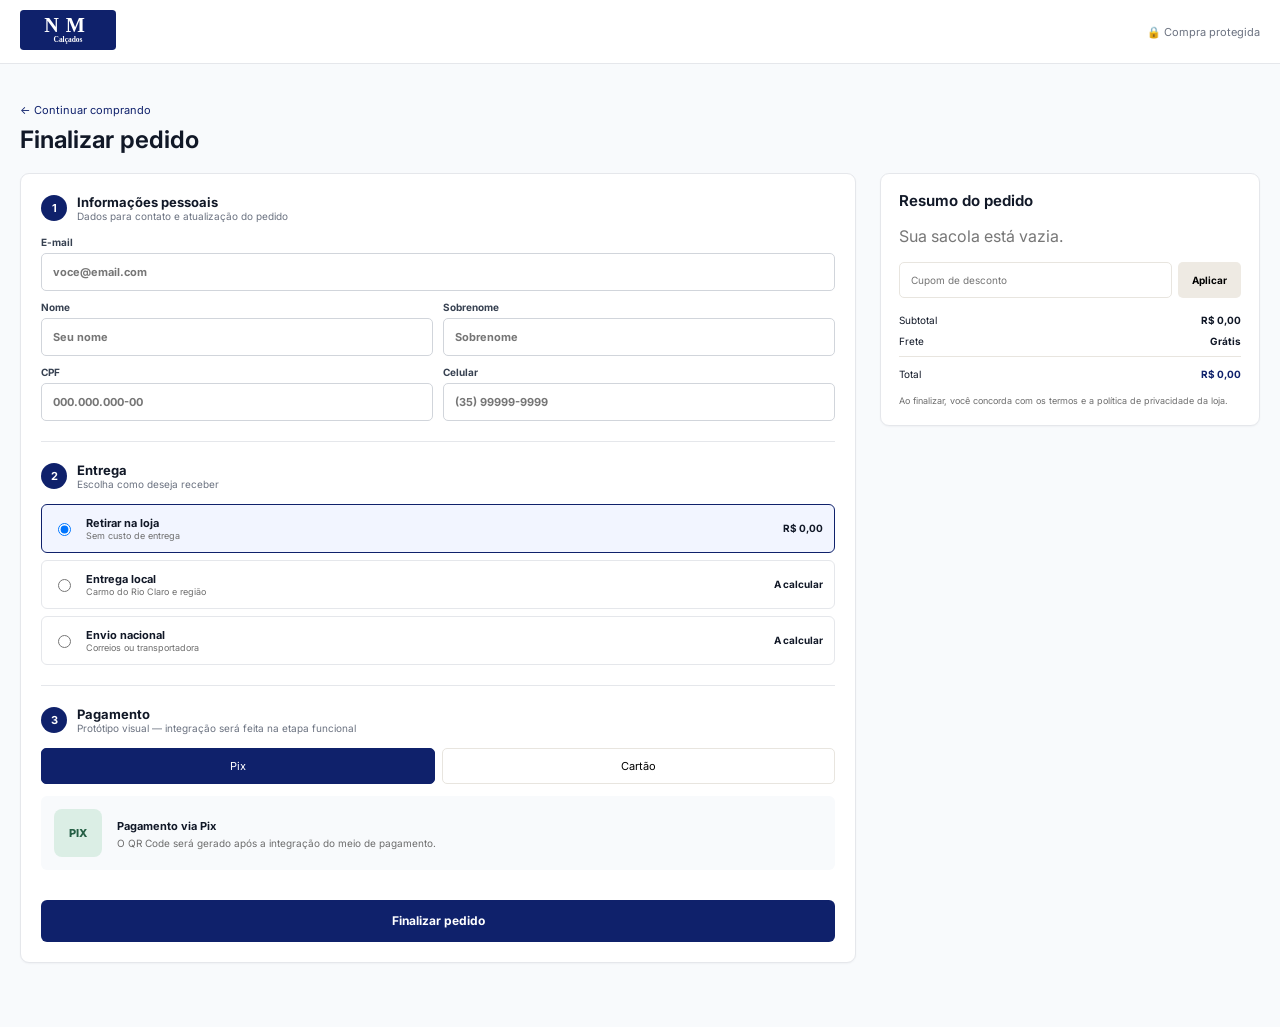
==== commit 1836e3ff: "Aplica identidade azul NM no checkout" ====
--- a/checkout.html
+++ b/checkout.html
@@ -9,6 +9,7 @@
   <link href="https://fonts.googleapis.com/css2?family=Inter:wght@400;500;600;700&display=swap" rel="stylesheet">
   <link rel="stylesheet" href="styles.css" />
   <link rel="stylesheet" href="figma-theme.css" />
+  <link rel="stylesheet" href="brand-enhancements.css" />
 </head>
 <body class="figma-checkout">
   <header class="figma-checkout-header"><div class="container"><a href="index.html"><img src="assets/nm-logo.svg" alt="NM Calçados"></a><span>🔒 Compra protegida</span></div></header>
--- a/brand-enhancements.css
+++ b/brand-enhancements.css
@@ -0,0 +1,56 @@
+/* NM CALÇADOS — acabamento de marca. Azul presente sem dominar a interface. */
+:root{--nm-blue:#0f216b;--nm-blue-2:#172d7f;--nm-blue-soft:#f2f5ff;--nm-blue-line:#dce4ff;--nm-ink:#111827;--nm-muted:#667085}
+
+.nm-utility-bar{background:var(--nm-blue);color:#fff;font-size:10px;font-weight:600;letter-spacing:.02em;text-align:center;padding:7px 16px}
+.nm-utility-bar span{opacity:.96}.nm-utility-bar b{font-weight:700}.nm-utility-dot{opacity:.45;margin:0 10px}
+
+/* Azul como assinatura visual */
+.figma-search input:focus{border-color:var(--nm-blue)!important;box-shadow:0 0 0 3px rgba(15,33,107,.10)!important}
+.figma-search-icon,.figma-kicker,.figma-footer-row a,.figma-related-head a,.figma-checkout-title a,.figma-breadcrumb a{color:var(--nm-blue)!important}
+.figma-category-tabs a.active{background:var(--nm-blue)!important;border-color:var(--nm-blue)!important;color:#fff!important}
+.figma-category-tabs a:hover{border-color:var(--nm-blue)!important;color:var(--nm-blue)!important;background:#fff!important}
+.figma-category-tabs a.active:hover{background:var(--nm-blue)!important;color:#fff!important}
+.figma-size-filter button.active,.figma-detail-card .size-grid button.active{background:var(--nm-blue)!important;border-color:var(--nm-blue)!important}
+.figma-stock-check input,.figma-filter-checkboxes input{accent-color:var(--nm-blue)!important}
+.figma-filter-group input[type=range]{accent-color:var(--nm-blue)!important}
+.figma-outline-btn:hover,.filter-toggle:hover{border-color:var(--nm-blue)!important;color:var(--nm-blue)!important;background:var(--nm-blue-soft)!important}
+body.figma-shop .quick-add:hover{background:var(--nm-blue)!important}
+body.figma-shop .product-card:hover{border-color:#cfd8f4!important}
+body.figma-shop .product-card:hover .product-meta h3{color:var(--nm-blue)!important}
+.figma-detail-card .btn-dark,.figma-checkout-panel>.btn{background:var(--nm-blue)!important}
+.figma-detail-card .btn-dark:hover,.figma-checkout-panel>.btn:hover{background:var(--nm-blue-2)!important}
+.figma-checkout-panel .step-title>span{background:var(--nm-blue)!important}
+.figma-checkout-panel .delivery-card.active{border-color:var(--nm-blue)!important;background:var(--nm-blue-soft)!important}
+.figma-checkout-panel .payment-tabs button.active{background:var(--nm-blue)!important;border-color:var(--nm-blue)!important}
+.figma-order-summary .summary-total strong{color:var(--nm-blue)!important}
+
+/* Blocos adicionais da Home */
+.nm-home-extras{background:#fff}
+.nm-home-section{width:min(1280px,calc(100% - 40px));margin:0 auto;padding:54px 0}
+.nm-section-heading{display:flex;align-items:flex-end;justify-content:space-between;gap:24px;margin-bottom:22px}
+.nm-section-heading small{display:block;color:var(--nm-blue);font-size:10px;font-weight:700;letter-spacing:.14em;text-transform:uppercase;margin-bottom:6px}
+.nm-section-heading h2{margin:0;font-size:24px;line-height:1.15;font-weight:650;color:var(--nm-ink)}
+.nm-section-heading p{margin:7px 0 0;color:var(--nm-muted);font-size:12px;max-width:620px;line-height:1.6}
+.nm-section-heading>a{font-size:11px;font-weight:600;color:var(--nm-blue);white-space:nowrap}
+
+.nm-benefits-wrap{border-top:1px solid #eef0f4;border-bottom:1px solid #eef0f4;background:#fbfcff}
+.nm-benefits{width:min(1280px,calc(100% - 40px));margin:auto;display:grid;grid-template-columns:repeat(4,1fr)}
+.nm-benefit{padding:20px 22px;display:grid;grid-template-columns:34px 1fr;gap:12px;align-items:center;border-right:1px solid #e8ebf2}
+.nm-benefit:last-child{border-right:0}.nm-benefit-icon{width:34px;height:34px;border-radius:8px;background:var(--nm-blue-soft);color:var(--nm-blue);display:grid;place-items:center;font-size:16px;font-weight:700}
+.nm-benefit strong{display:block;font-size:11px;color:var(--nm-ink)}.nm-benefit span{display:block;font-size:9px;color:var(--nm-muted);margin-top:3px;line-height:1.4}
+
+.nm-category-grid{display:grid;grid-template-columns:repeat(3,1fr);gap:14px}
+.nm-category-card{min-height:280px;border-radius:10px;overflow:hidden;position:relative;background:#ddd;background-size:cover;background-position:center;display:flex;align-items:flex-end;padding:20px;border:1px solid #e5e7eb}
+.nm-category-card:before{content:"";position:absolute;inset:0;background:linear-gradient(180deg,rgba(15,23,42,.02) 28%,rgba(15,23,42,.76) 100%)}
+.nm-category-copy{position:relative;color:#fff}.nm-category-copy span{display:inline-block;font-size:9px;font-weight:700;letter-spacing:.12em;text-transform:uppercase;margin-bottom:6px;opacity:.88}.nm-category-copy h3{font-size:20px;margin:0 0 6px}.nm-category-copy p{font-size:10px;line-height:1.5;margin:0 0 13px;max-width:270px;opacity:.88}.nm-category-copy a{display:inline-flex;align-items:center;min-height:32px;padding:0 12px;border-radius:5px;background:#fff;color:var(--nm-blue);font-size:10px;font-weight:700}
+.nm-cat-women{background-image:url('https://images.unsplash.com/photo-1543163521-1bf539c55dd2?auto=format&fit=crop&w=1000&q=84')}.nm-cat-men{background-image:url('https://images.unsplash.com/photo-1549298916-b41d501d3772?auto=format&fit=crop&w=1000&q=84')}.nm-cat-kids{background-image:url('https://images.unsplash.com/photo-1595341888016-a392ef81b7de?auto=format&fit=crop&w=1000&q=84')}
+
+.nm-promo-grid{display:grid;grid-template-columns:1.15fr .85fr;gap:14px}.nm-promo-card{min-height:230px;border-radius:10px;padding:28px;border:1px solid #e5e7eb;display:flex;flex-direction:column;justify-content:center}.nm-promo-blue{background:linear-gradient(135deg,var(--nm-blue),#1c3b98);color:#fff;border-color:transparent}.nm-promo-light{background:var(--nm-blue-soft);border-color:var(--nm-blue-line)}
+.nm-promo-card small{font-size:9px;font-weight:700;letter-spacing:.14em;text-transform:uppercase;margin-bottom:8px;opacity:.82}.nm-promo-card h3{font-size:24px;line-height:1.15;margin:0 0 9px}.nm-promo-card p{font-size:11px;line-height:1.65;margin:0 0 18px;max-width:520px;opacity:.86}.nm-promo-card a{width:max-content;display:inline-flex;align-items:center;min-height:36px;padding:0 14px;border-radius:6px;font-size:10px;font-weight:700}.nm-promo-blue a{background:#fff;color:var(--nm-blue)}.nm-promo-light h3{color:var(--nm-ink)}.nm-promo-light p{color:var(--nm-muted)}.nm-promo-light a{background:var(--nm-blue);color:#fff}
+
+.nm-newsletter{background:#f8faff;border-top:1px solid #e9edfa;border-bottom:1px solid #e9edfa}.nm-newsletter-inner{width:min(900px,calc(100% - 40px));margin:auto;padding:46px 0;text-align:center}.nm-newsletter-badge{width:40px;height:40px;border-radius:10px;background:var(--nm-blue-soft);color:var(--nm-blue);display:grid;place-items:center;margin:0 auto 13px;font-size:18px}.nm-newsletter h2{margin:0;font-size:22px}.nm-newsletter p{font-size:11px;color:var(--nm-muted);max-width:550px;margin:8px auto 17px;line-height:1.6}.nm-newsletter form{display:flex;gap:8px;max-width:520px;margin:auto}.nm-newsletter input{flex:1;height:40px;border:1px solid #d7dceb;border-radius:6px;padding:0 13px;outline:0;font-size:11px;background:#fff}.nm-newsletter input:focus{border-color:var(--nm-blue);box-shadow:0 0 0 3px rgba(15,33,107,.08)}.nm-newsletter button{height:40px;border:0;border-radius:6px;background:var(--nm-blue);color:#fff;padding:0 18px;font-size:10px;font-weight:700;cursor:pointer}.nm-newsletter button:hover{background:var(--nm-blue-2)}
+
+.nm-footer-rich{padding:26px 0!important}.nm-footer-inner{text-align:center}.nm-footer-logo{width:96px;height:36px;object-fit:contain;margin:0 auto 11px}.nm-footer-links{display:flex;justify-content:center;flex-wrap:wrap;gap:7px 18px;margin:9px 0 13px}.nm-footer-links a{font-size:10px;color:#4b5563!important;font-weight:500!important}.nm-footer-links a:hover{color:var(--nm-blue)!important}.nm-footer-meta{display:flex;justify-content:center;flex-wrap:wrap;gap:6px 18px;color:#8a93a3;font-size:9px}.nm-footer-meta a{color:var(--nm-blue)!important}
+
+@media(max-width:900px){.nm-benefits{grid-template-columns:repeat(2,1fr)}.nm-benefit:nth-child(2){border-right:0}.nm-benefit:nth-child(-n+2){border-bottom:1px solid #e8ebf2}.nm-category-grid{grid-template-columns:1fr 1fr}.nm-category-card:last-child{grid-column:1/-1}.nm-promo-grid{grid-template-columns:1fr}}
+@media(max-width:680px){.nm-utility-bar{font-size:9px;padding:6px 10px}.nm-utility-dot:nth-of-type(2),.nm-utility-bar .nm-hide-mobile{display:none}.nm-home-section{width:min(100% - 28px,1280px);padding:38px 0}.nm-section-heading{align-items:flex-start;display:grid;gap:10px}.nm-section-heading h2{font-size:21px}.nm-benefits{width:min(100% - 28px,1280px);grid-template-columns:1fr}.nm-benefit{border-right:0!important;border-bottom:1px solid #e8ebf2!important;padding:15px 4px}.nm-benefit:last-child{border-bottom:0!important}.nm-category-grid{grid-template-columns:1fr}.nm-category-card,.nm-category-card:last-child{grid-column:auto;min-height:240px}.nm-promo-card{min-height:210px;padding:22px}.nm-promo-card h3{font-size:21px}.nm-newsletter-inner{width:min(100% - 28px,900px);padding:38px 0}.nm-newsletter form{display:grid}.nm-newsletter button{width:100%}.nm-footer-links{gap:8px 14px}}
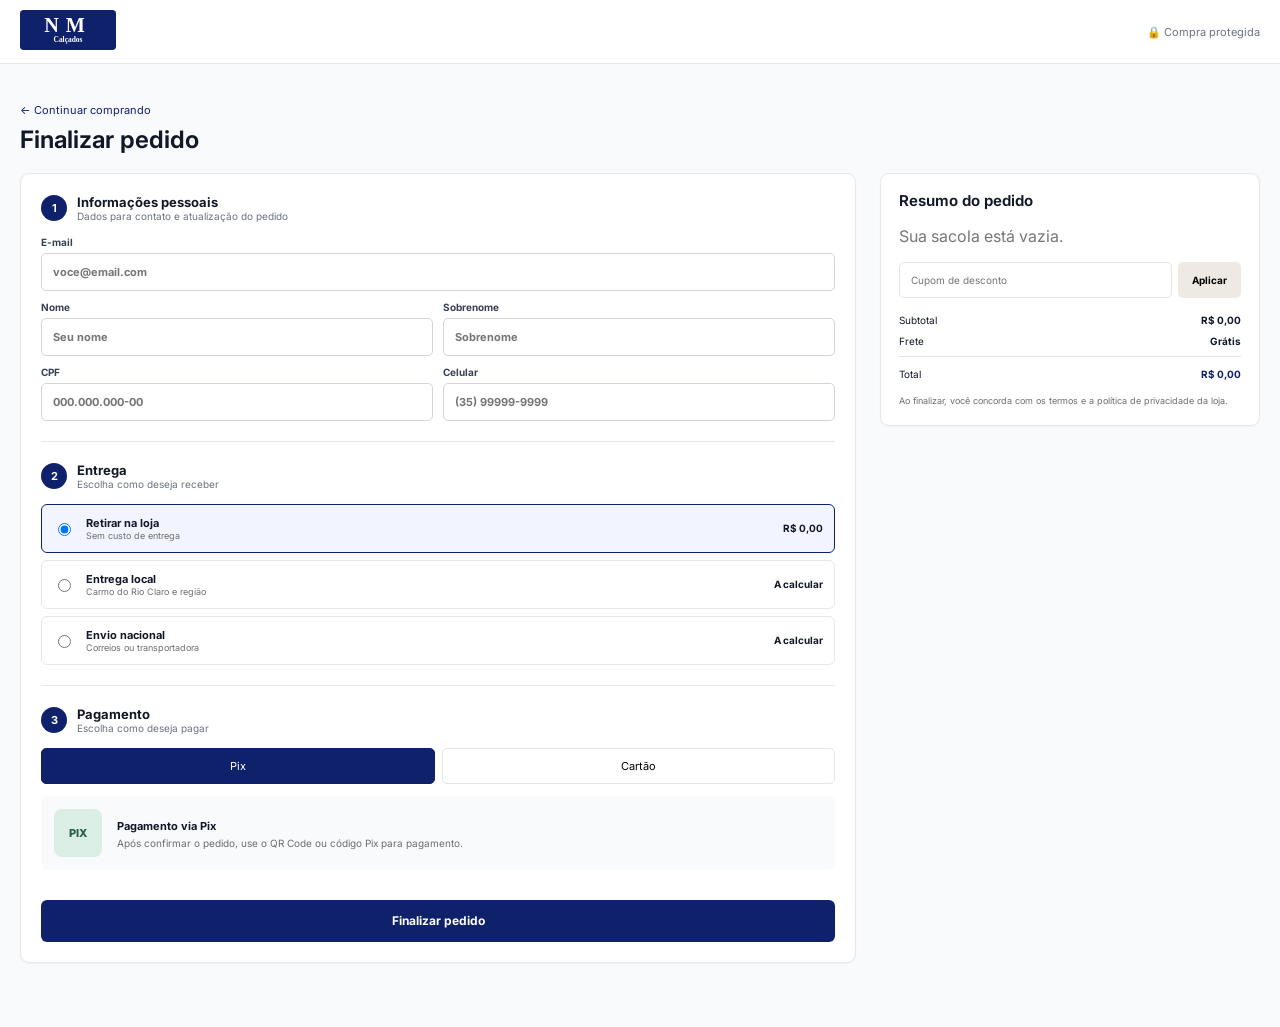
==== commit 31cbb4de: "Remove avisos de prototipo do checkout" ====
--- a/checkout.html
+++ b/checkout.html
@@ -34,9 +34,9 @@
           </div>
 
           <div class="checkout-step">
-            <div class="step-title"><span>3</span><div><strong>Pagamento</strong><small>Protótipo visual — integração será feita na etapa funcional</small></div></div>
+            <div class="step-title"><span>3</span><div><strong>Pagamento</strong><small>Escolha como deseja pagar</small></div></div>
             <div class="payment-tabs"><button class="active" type="button">Pix</button><button type="button">Cartão</button></div>
-            <div class="payment-mock"><div class="pix-icon">PIX</div><div><strong>Pagamento via Pix</strong><p>O QR Code será gerado após a integração do meio de pagamento.</p></div></div>
+            <div class="payment-mock"><div class="pix-icon">PIX</div><div><strong>Pagamento via Pix</strong><p>Após confirmar o pedido, use o QR Code ou código Pix para pagamento.</p></div></div>
           </div>
 
           <button class="btn btn-dark full xl" id="fakeFinish">Finalizar pedido</button>
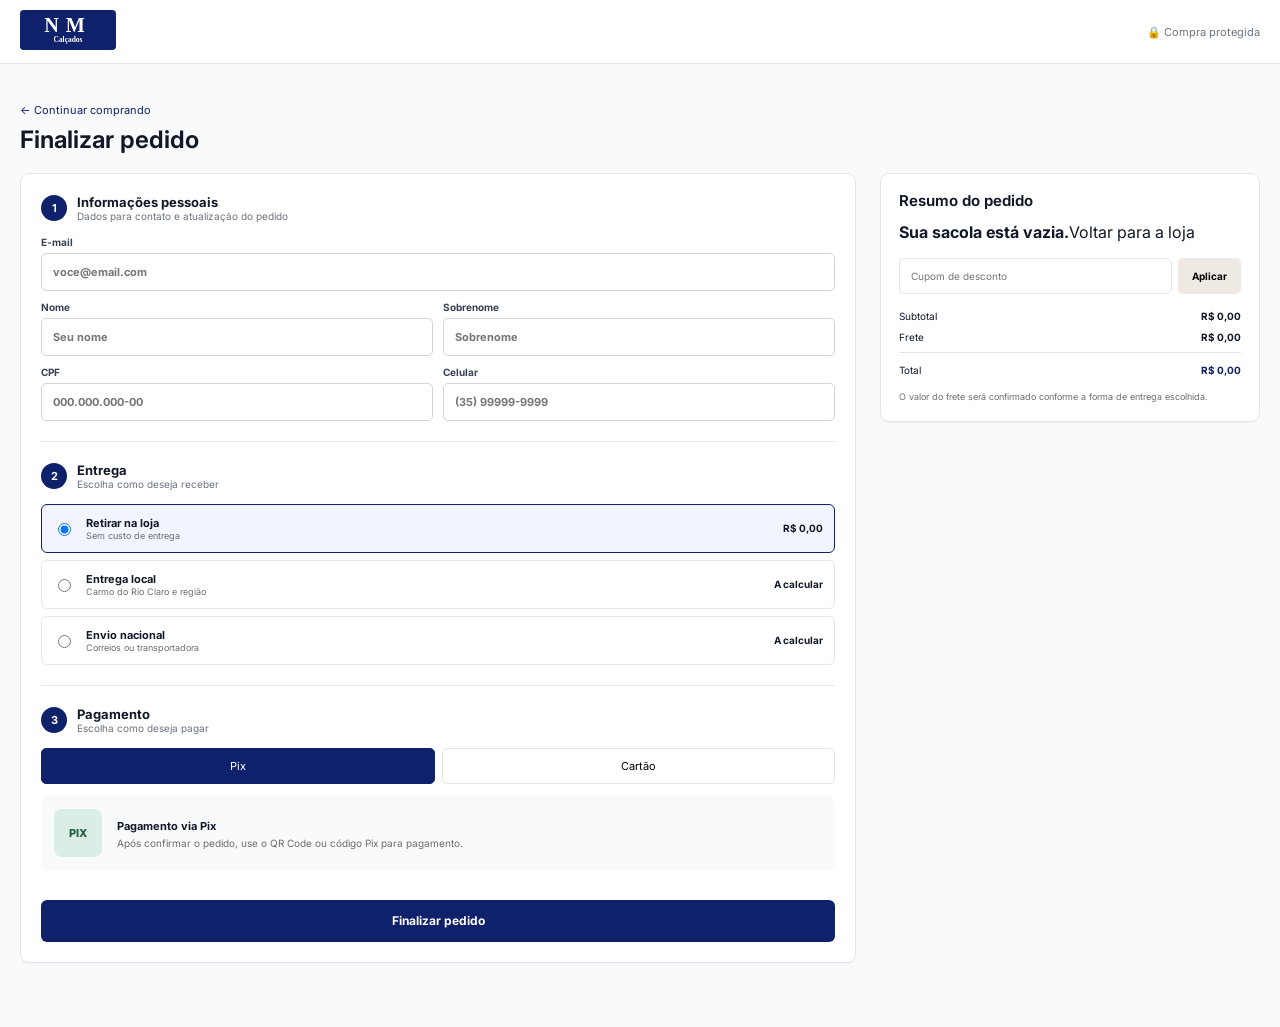
==== commit 74e5fcd7: "Melhora validação visual e frete no checkout" ====
--- a/checkout.html
+++ b/checkout.html
@@ -21,15 +21,21 @@
         <section class="figma-checkout-panel checkout-form">
           <div class="checkout-step">
             <div class="step-title"><span>1</span><div><strong>Informações pessoais</strong><small>Dados para contato e atualização do pedido</small></div></div>
-            <div class="form-grid"><label class="full">E-mail<input type="email" placeholder="voce@email.com"></label><label>Nome<input placeholder="Seu nome"></label><label>Sobrenome<input placeholder="Sobrenome"></label><label>CPF<input placeholder="000.000.000-00"></label><label>Celular<input placeholder="(35) 99999-9999"></label></div>
+            <div class="form-grid">
+              <label class="full">E-mail<input type="email" required autocomplete="email" placeholder="voce@email.com"></label>
+              <label>Nome<input required autocomplete="given-name" placeholder="Seu nome"></label>
+              <label>Sobrenome<input required autocomplete="family-name" placeholder="Sobrenome"></label>
+              <label>CPF<input required inputmode="numeric" placeholder="000.000.000-00"></label>
+              <label>Celular<input required type="tel" autocomplete="tel" placeholder="(35) 99999-9999"></label>
+            </div>
           </div>
 
           <div class="checkout-step">
             <div class="step-title"><span>2</span><div><strong>Entrega</strong><small>Escolha como deseja receber</small></div></div>
             <div class="delivery-options">
-              <label class="delivery-card active"><input type="radio" name="delivery" checked><div><strong>Retirar na loja</strong><small>Sem custo de entrega</small></div><b>R$ 0,00</b></label>
-              <label class="delivery-card"><input type="radio" name="delivery"><div><strong>Entrega local</strong><small>Carmo do Rio Claro e região</small></div><b>A calcular</b></label>
-              <label class="delivery-card"><input type="radio" name="delivery"><div><strong>Envio nacional</strong><small>Correios ou transportadora</small></div><b>A calcular</b></label>
+              <label class="delivery-card active"><input type="radio" name="delivery" value="pickup" checked><div><strong>Retirar na loja</strong><small>Sem custo de entrega</small></div><b>R$ 0,00</b></label>
+              <label class="delivery-card"><input type="radio" name="delivery" value="local"><div><strong>Entrega local</strong><small>Carmo do Rio Claro e região</small></div><b>A calcular</b></label>
+              <label class="delivery-card"><input type="radio" name="delivery" value="national"><div><strong>Envio nacional</strong><small>Correios ou transportadora</small></div><b>A calcular</b></label>
             </div>
           </div>
 
@@ -45,9 +51,13 @@
         <aside class="figma-order-summary order-summary">
           <h2>Resumo do pedido</h2>
           <div id="checkoutItems" class="checkout-items"></div>
-          <div class="coupon"><input placeholder="Cupom de desconto"><button>Aplicar</button></div>
-          <div class="summary-lines"><div><span>Subtotal</span><strong id="checkoutSubtotal">R$ 0,00</strong></div><div><span>Frete</span><strong>Grátis</strong></div><div class="summary-total"><span>Total</span><strong id="checkoutTotal">R$ 0,00</strong></div></div>
-          <small>Ao finalizar, você concorda com os termos e a política de privacidade da loja.</small>
+          <div class="coupon"><input placeholder="Cupom de desconto"><button type="button">Aplicar</button></div>
+          <div class="summary-lines">
+            <div><span>Subtotal</span><strong id="checkoutSubtotal">R$ 0,00</strong></div>
+            <div><span>Frete</span><strong id="checkoutShipping">R$ 0,00</strong></div>
+            <div class="summary-total"><span>Total</span><strong id="checkoutTotal">R$ 0,00</strong></div>
+          </div>
+          <small>O valor do frete será confirmado conforme a forma de entrega escolhida.</small>
         </aside>
       </div>
     </div>
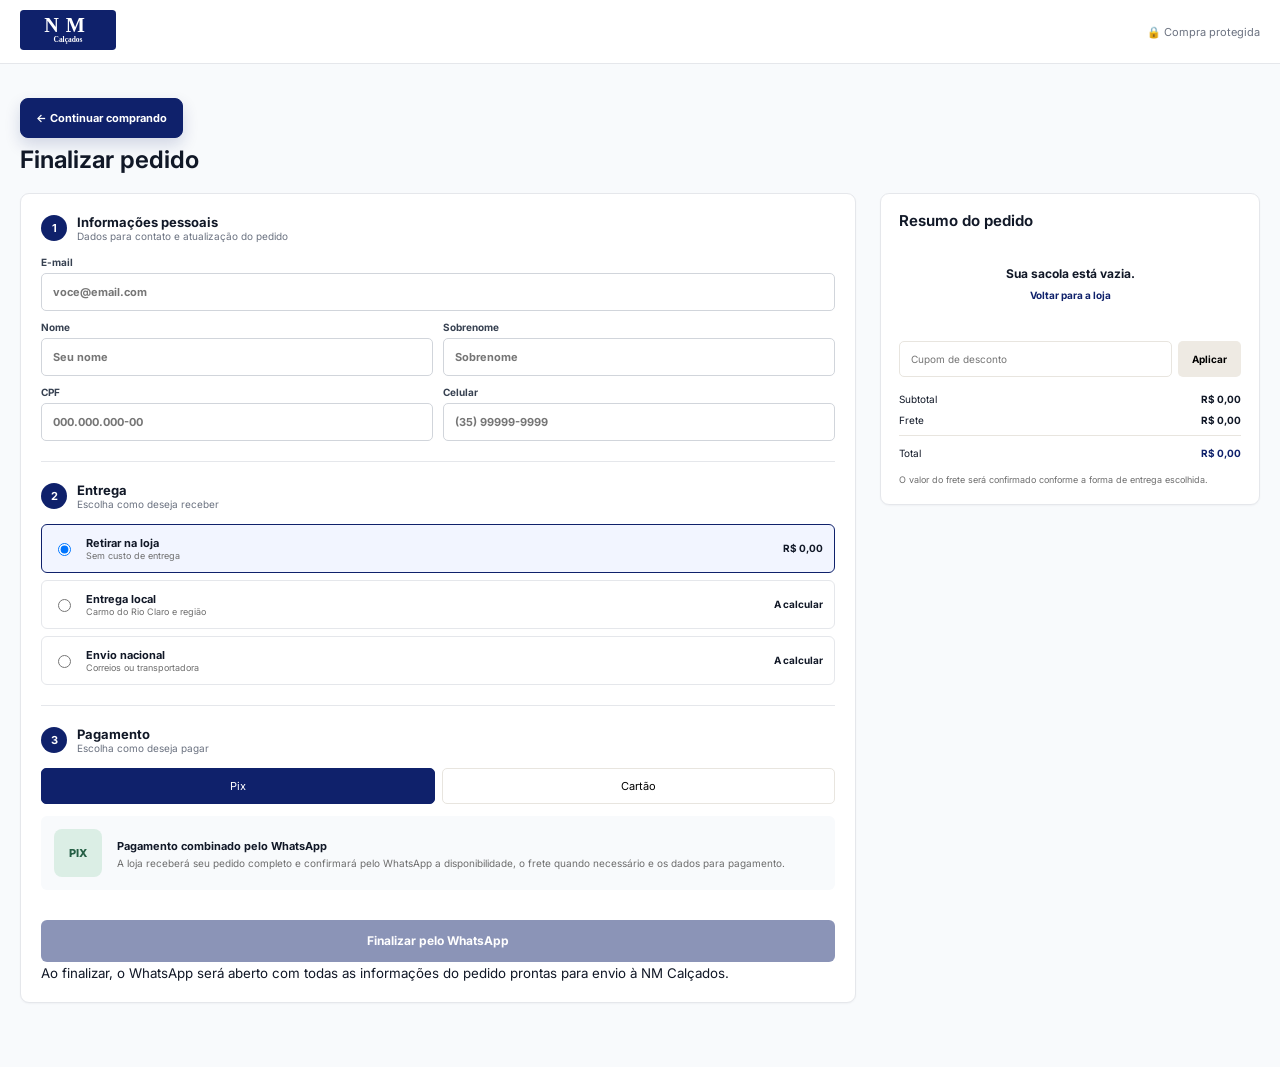
==== commit 5fd5b487: "Integra checkout com finalização via WhatsApp" ====
--- a/checkout.html
+++ b/checkout.html
@@ -22,11 +22,11 @@
           <div class="checkout-step">
             <div class="step-title"><span>1</span><div><strong>Informações pessoais</strong><small>Dados para contato e atualização do pedido</small></div></div>
             <div class="form-grid">
-              <label class="full">E-mail<input type="email" required autocomplete="email" placeholder="voce@email.com"></label>
-              <label>Nome<input required autocomplete="given-name" placeholder="Seu nome"></label>
-              <label>Sobrenome<input required autocomplete="family-name" placeholder="Sobrenome"></label>
-              <label>CPF<input required inputmode="numeric" placeholder="000.000.000-00"></label>
-              <label>Celular<input required type="tel" autocomplete="tel" placeholder="(35) 99999-9999"></label>
+              <label class="full">E-mail<input id="checkoutEmail" type="email" required autocomplete="email" placeholder="voce@email.com"></label>
+              <label>Nome<input id="checkoutFirstName" required autocomplete="given-name" placeholder="Seu nome"></label>
+              <label>Sobrenome<input id="checkoutLastName" required autocomplete="family-name" placeholder="Sobrenome"></label>
+              <label>CPF<input id="checkoutCpf" required inputmode="numeric" placeholder="000.000.000-00"></label>
+              <label>Celular<input id="checkoutPhone" required type="tel" autocomplete="tel" placeholder="(35) 99999-9999"></label>
             </div>
           </div>
 
@@ -42,10 +42,11 @@
           <div class="checkout-step">
             <div class="step-title"><span>3</span><div><strong>Pagamento</strong><small>Escolha como deseja pagar</small></div></div>
             <div class="payment-tabs"><button class="active" type="button">Pix</button><button type="button">Cartão</button></div>
-            <div class="payment-mock"><div class="pix-icon">PIX</div><div><strong>Pagamento via Pix</strong><p>Após confirmar o pedido, use o QR Code ou código Pix para pagamento.</p></div></div>
+            <div class="payment-mock"><div class="pix-icon">PIX</div><div><strong>Pagamento combinado pelo WhatsApp</strong><p>A loja receberá seu pedido completo e confirmará pelo WhatsApp a disponibilidade, o frete quando necessário e os dados para pagamento.</p></div></div>
           </div>
 
-          <button class="btn btn-dark full xl" id="fakeFinish">Finalizar pedido</button>
+          <button class="btn btn-dark full xl" id="fakeFinish">Finalizar pelo WhatsApp</button>
+          <small>Ao finalizar, o WhatsApp será aberto com todas as informações do pedido prontas para envio à NM Calçados.</small>
         </section>
 
         <aside class="figma-order-summary order-summary">
@@ -65,5 +66,6 @@
 
   <div class="toast" id="toast"></div>
   <script src="app.js"></script>
+  <script src="checkout-whatsapp.js"></script>
 </body>
 </html>
